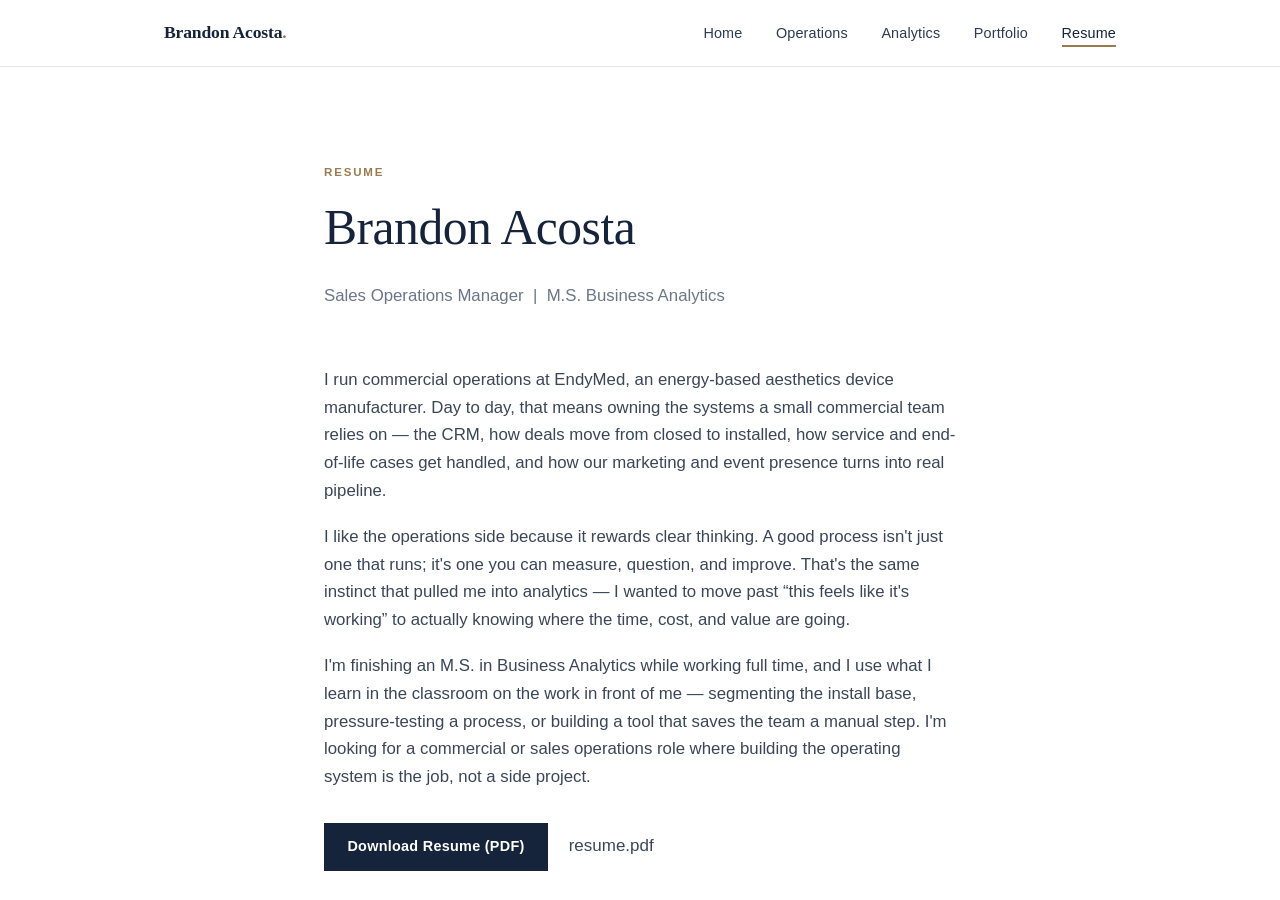
==== about.html @ 2264b679 "upload 1" ====
<!DOCTYPE html>
<html lang="en">
<head>
  <meta charset="UTF-8" />
  <meta http-equiv="refresh" content="0; url=resume.html" />
  <link rel="canonical" href="resume.html" />
  <title>Redirecting…</title>
</head>
<body>
  <p>This page has moved to <a href="resume.html">Resume</a>.</p>
</body>
</html>
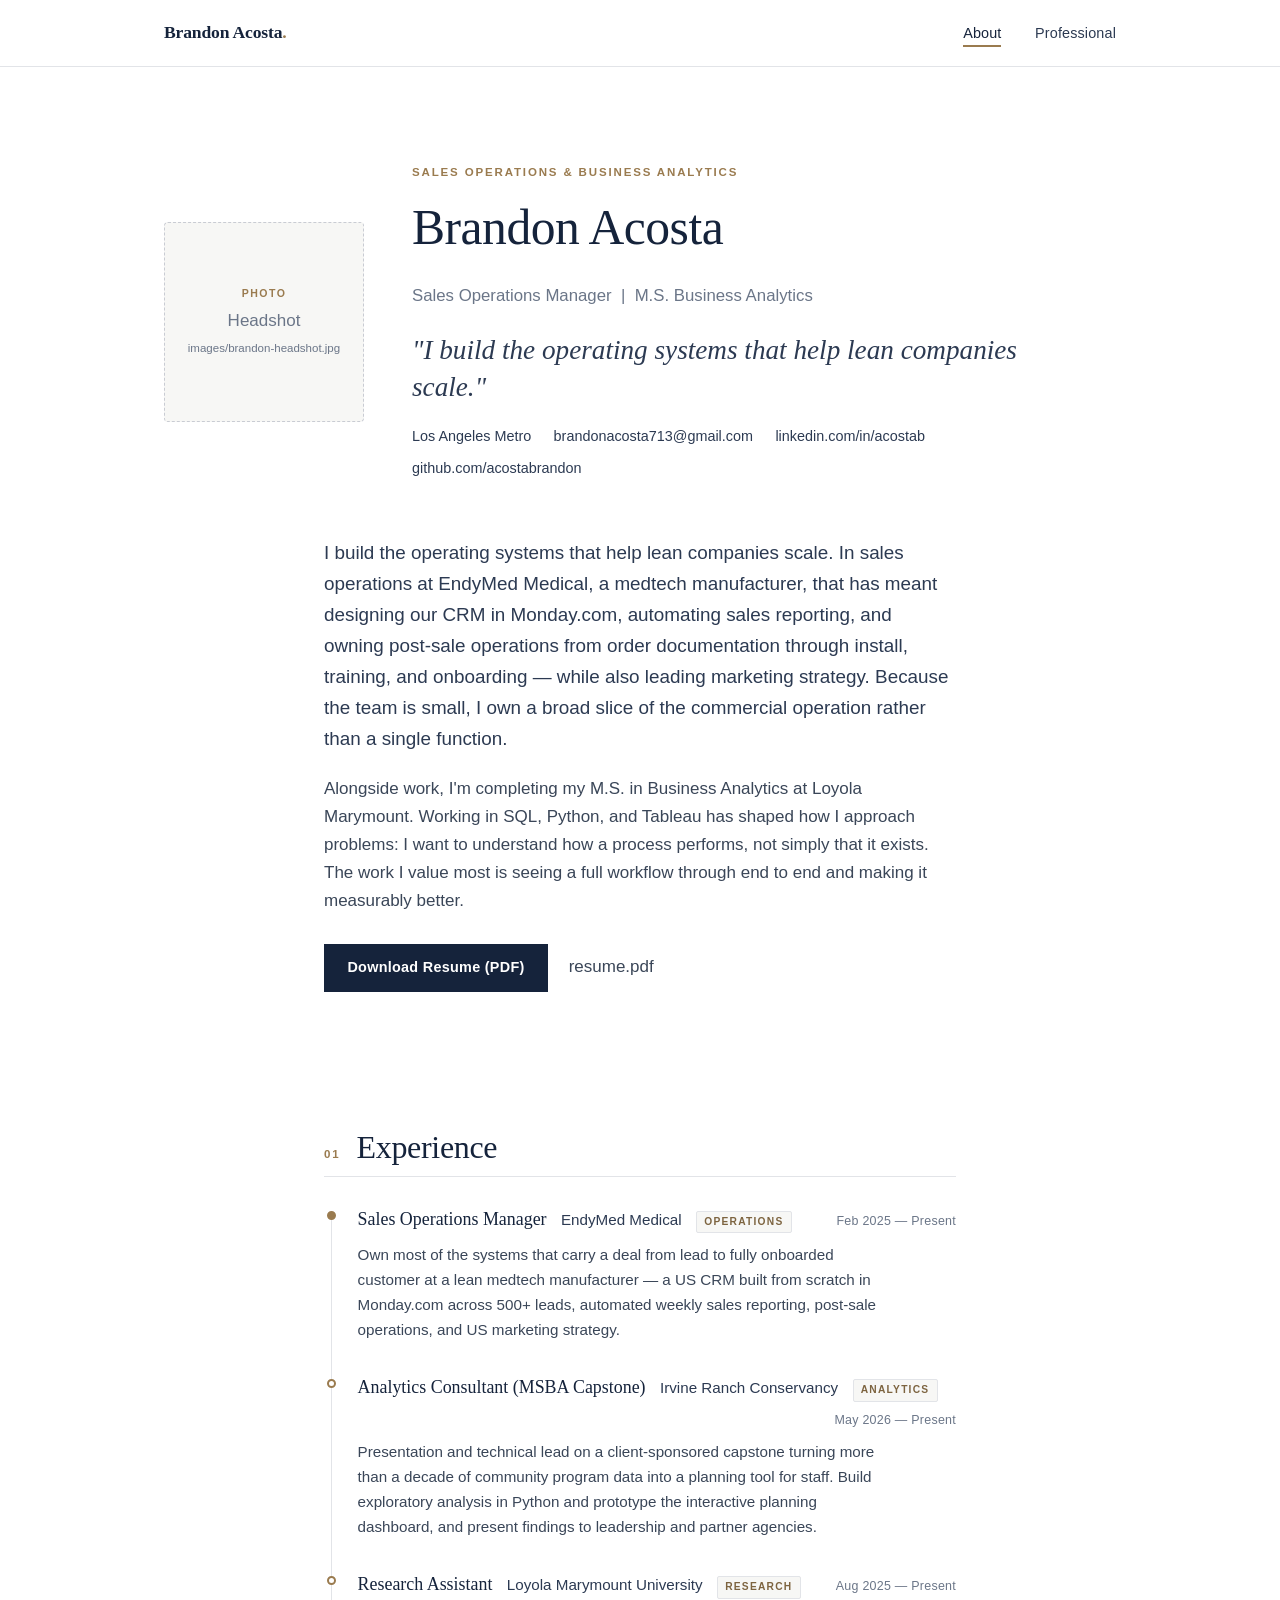
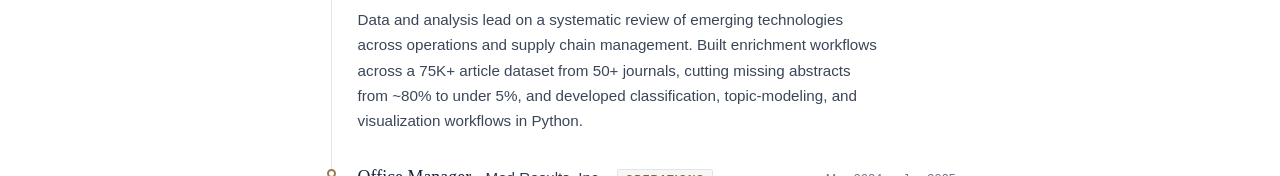
==== commit 54ade77d: "image" ====
--- a/about.html
+++ b/about.html
@@ -2,11 +2,9 @@
 <html lang="en">
 <head>
   <meta charset="UTF-8" />
-  <meta http-equiv="refresh" content="0; url=resume.html" />
-  <link rel="canonical" href="resume.html" />
+  <meta http-equiv="refresh" content="0; url=index.html" />
+  <link rel="canonical" href="index.html" />
   <title>Redirecting…</title>
 </head>
-<body>
-  <p>This page has moved to <a href="resume.html">Resume</a>.</p>
-</body>
+<body><p>This page has moved to <a href="index.html">About</a>.</p></body>
 </html>
